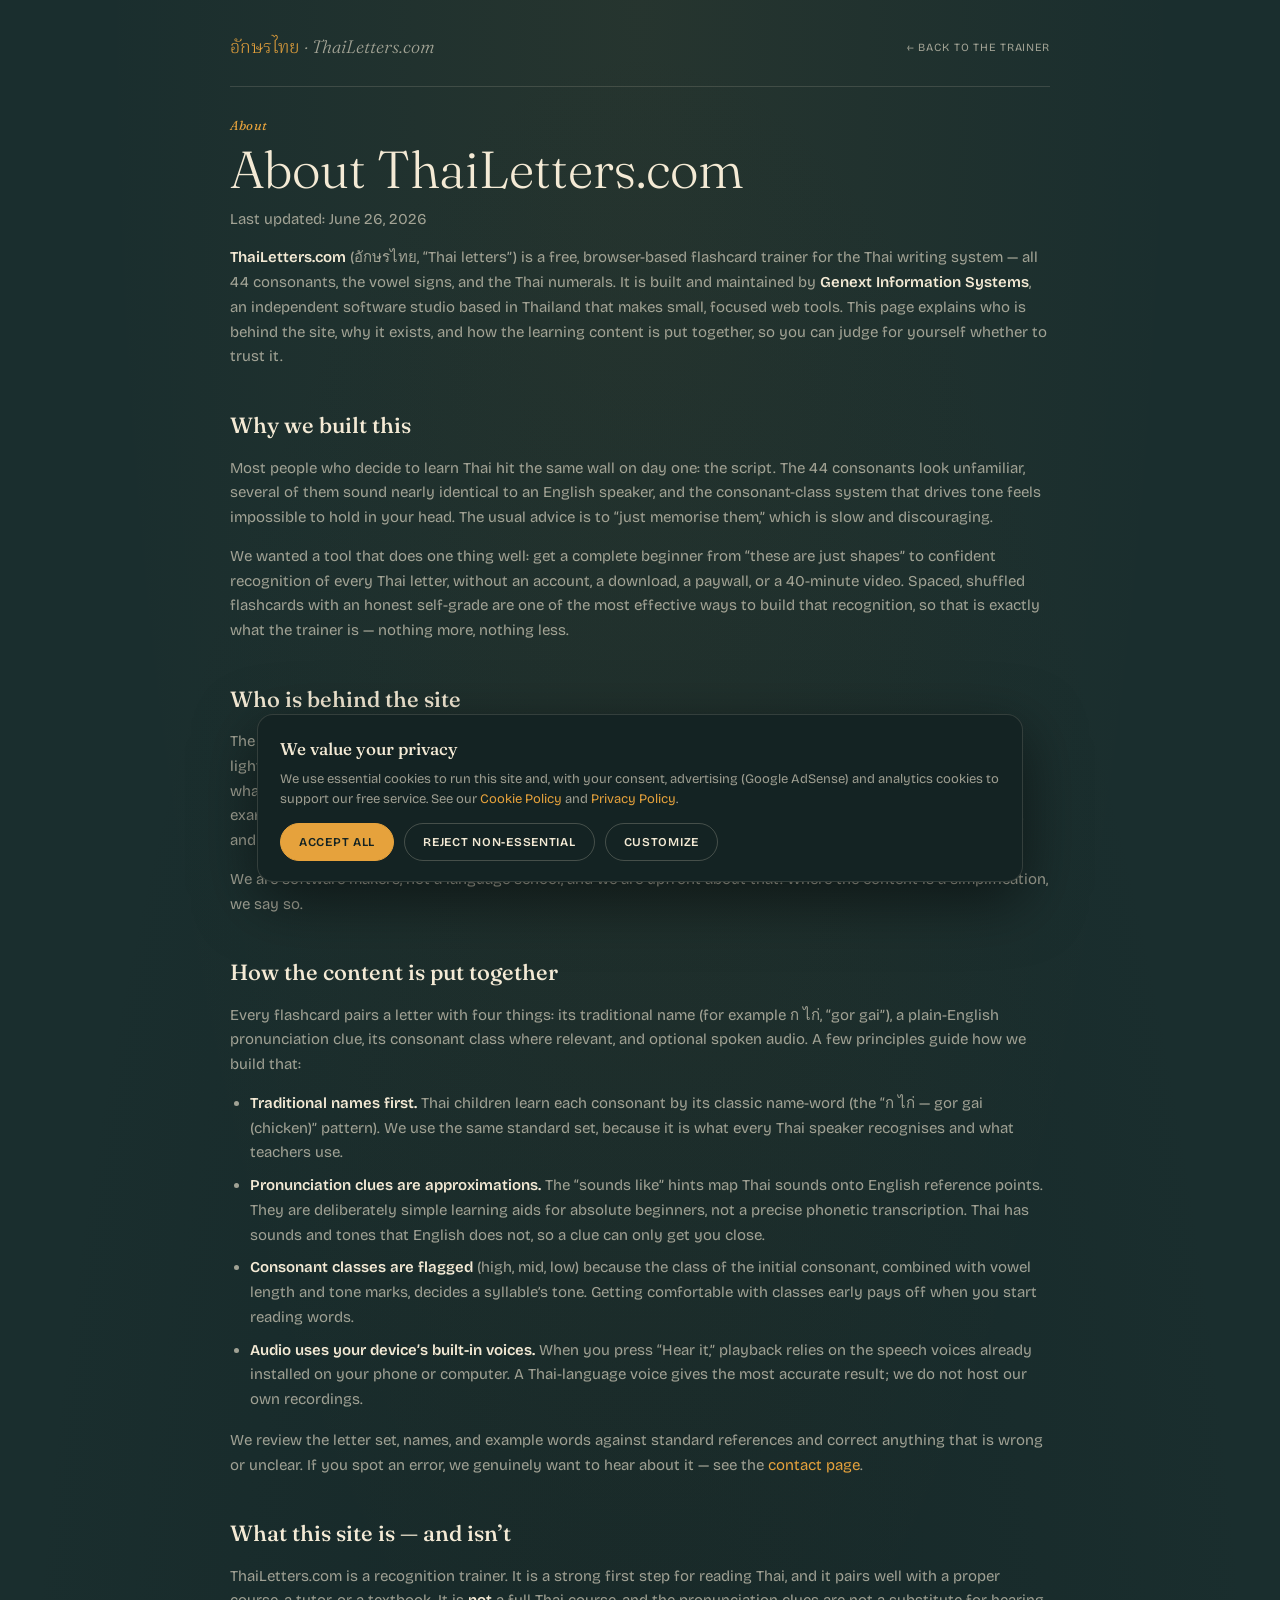
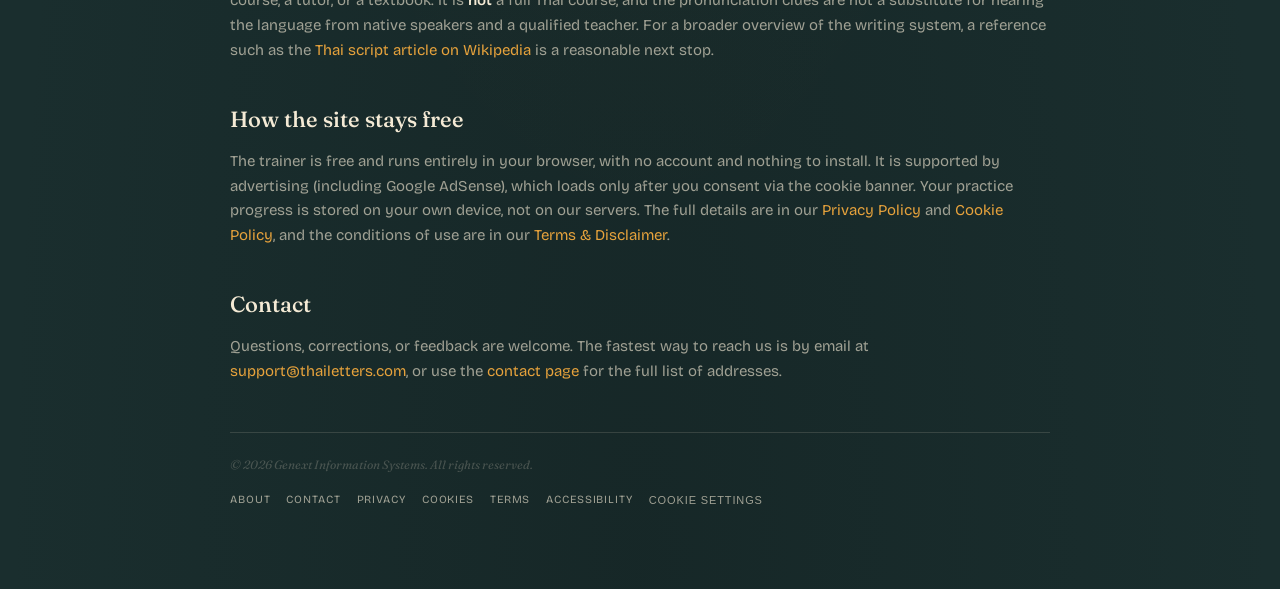
==== about.html @ f6425c84 "Initial commit: Thai Letters site (HTML, CSS, assets)" ====
<!DOCTYPE html>
<html lang="en">
<head>
<script async src="https://pagead2.googlesyndication.com/pagead/js/adsbygoogle.js?client=ca-pub-2738929737632064"
     crossorigin="anonymous"></script>
<meta charset="UTF-8">
<meta name="viewport" content="width=device-width, initial-scale=1.0">
<title>About ThaiLetters.com — Who Makes the Free Thai Alphabet Trainer</title>
<meta name="description" content="About ThaiLetters.com: who builds the free Thai alphabet flashcard trainer, why it exists, how the pronunciation content is put together, and how to reach us.">
<link rel="canonical" href="https://thailetters.com/about.html">
<meta name="robots" content="index, follow, max-image-preview:large">
<meta name="author" content="Genext Information Systems">
<meta name="theme-color" content="#1a2e2e">
<meta property="og:type" content="website">
<meta property="og:site_name" content="ThaiLetters.com">
<meta property="og:title" content="About ThaiLetters.com — Who Makes the Free Thai Alphabet Trainer">
<meta property="og:description" content="Who builds ThaiLetters.com, why it exists, and how the Thai pronunciation content is put together.">
<meta property="og:url" content="https://thailetters.com/about.html">
<meta property="og:image" content="https://thailetters.com/og-image.png">
<meta property="og:image:width" content="1200">
<meta property="og:image:height" content="630">
<meta property="og:locale" content="en_US">
<meta name="twitter:card" content="summary_large_image">
<meta name="twitter:title" content="About ThaiLetters.com — Who Makes the Free Thai Alphabet Trainer">
<meta name="twitter:description" content="Who builds ThaiLetters.com, why it exists, and how the Thai pronunciation content is put together.">
<meta name="twitter:image" content="https://thailetters.com/og-image.png">
<link rel="icon" href="favicon.svg" type="image/svg+xml">
<link rel="apple-touch-icon" href="apple-touch-icon.png">
<link rel="preconnect" href="https://fonts.googleapis.com">
<link rel="preconnect" href="https://fonts.gstatic.com" crossorigin>
<link href="https://fonts.googleapis.com/css2?family=Noto+Serif+Thai:wght@400;500&family=Fraunces:ital,opsz,wght@0,9..144,300;0,9..144,500;1,9..144,400&family=Bricolage+Grotesque:wght@400;500;600&display=swap" rel="stylesheet">
<link rel="stylesheet" href="site.css">
<script type="application/ld+json">
{
  "@context": "https://schema.org",
  "@graph": [
    {
      "@type": "AboutPage",
      "@id": "https://thailetters.com/about.html#webpage",
      "url": "https://thailetters.com/about.html",
      "name": "About ThaiLetters.com",
      "inLanguage": "en",
      "isPartOf": { "@type": "WebSite", "@id": "https://thailetters.com/#website", "name": "ThaiLetters.com" },
      "publisher": { "@type": "Organization", "name": "Genext Information Systems", "url": "https://thailetters.com/" },
      "dateModified": "2026-06-26"
    },
    {
      "@type": "BreadcrumbList",
      "itemListElement": [
        { "@type": "ListItem", "position": 1, "name": "Home", "item": "https://thailetters.com/" },
        { "@type": "ListItem", "position": 2, "name": "About", "item": "https://thailetters.com/about.html" }
      ]
    }
  ]
}
</script>
</head>
<body class="doc">
<a class="skip-link" href="#main">Skip to main content</a>
<div class="doc-wrap">
  <header class="doc-top">
    <a class="brand" href="index.html"><span class="thai-label">อักษรไทย</span> · ThaiLetters.com</a>
    <a class="back" href="index.html">&larr; Back to the trainer</a>
  </header>

  <main id="main">
    <div class="eyebrow">About</div>
    <h1>About ThaiLetters.com</h1>
    <p class="doc-meta">Last updated: June 26, 2026</p>

    <p><strong>ThaiLetters.com</strong> (<span lang="th">อักษรไทย</span>, &ldquo;Thai letters&rdquo;) is a free, browser-based flashcard trainer for the Thai writing system &mdash; all 44 consonants, the vowel signs, and the Thai numerals. It is built and maintained by <strong>Genext Information Systems</strong>, an independent software studio based in Thailand that makes small, focused web tools. This page explains who is behind the site, why it exists, and how the learning content is put together, so you can judge for yourself whether to trust it.</p>

    <h2>Why we built this</h2>
    <p>Most people who decide to learn Thai hit the same wall on day one: the script. The 44 consonants look unfamiliar, several of them sound nearly identical to an English speaker, and the consonant-class system that drives tone feels impossible to hold in your head. The usual advice is to &ldquo;just memorise them,&rdquo; which is slow and discouraging.</p>
    <p>We wanted a tool that does one thing well: get a complete beginner from &ldquo;these are just shapes&rdquo; to confident recognition of every Thai letter, without an account, a download, a paywall, or a 40-minute video. Spaced, shuffled flashcards with an honest self-grade are one of the most effective ways to build that recognition, so that is exactly what the trainer is &mdash; nothing more, nothing less.</p>

    <h2>Who is behind the site</h2>
    <p>The site is operated by <strong>Genext Information Systems</strong>, a small independent developer based in Thailand. We build lightweight reference and learning tools, and we use the Thai language and writing system in daily life &mdash; which is what prompted this project in the first place. That day-to-day, on-the-ground familiarity is why the letter names, example words, and &ldquo;sounds like&rdquo; clues are chosen the way they are: to match how the letters are actually taught and used, not just how a textbook lists them.</p>
    <p>We are software makers, not a language school, and we are upfront about that. Where the content is a simplification, we say so.</p>

    <h2>How the content is put together</h2>
    <p>Every flashcard pairs a letter with four things: its traditional name (for example <span lang="th">ก ไก่</span>, &ldquo;gor gai&rdquo;), a plain-English pronunciation clue, its consonant class where relevant, and optional spoken audio. A few principles guide how we build that:</p>
    <ul>
      <li><strong>Traditional names first.</strong> Thai children learn each consonant by its classic name-word (the &ldquo;<span lang="th">ก ไก่</span> &mdash; gor gai (chicken)&rdquo; pattern). We use the same standard set, because it is what every Thai speaker recognises and what teachers use.</li>
      <li><strong>Pronunciation clues are approximations.</strong> The &ldquo;sounds like&rdquo; hints map Thai sounds onto English reference points. They are deliberately simple learning aids for absolute beginners, not a precise phonetic transcription. Thai has sounds and tones that English does not, so a clue can only get you close.</li>
      <li><strong>Consonant classes are flagged</strong> (high, mid, low) because the class of the initial consonant, combined with vowel length and tone marks, decides a syllable&rsquo;s tone. Getting comfortable with classes early pays off when you start reading words.</li>
      <li><strong>Audio uses your device&rsquo;s built-in voices.</strong> When you press &ldquo;Hear it,&rdquo; playback relies on the speech voices already installed on your phone or computer. A Thai-language voice gives the most accurate result; we do not host our own recordings.</li>
    </ul>
    <p>We review the letter set, names, and example words against standard references and correct anything that is wrong or unclear. If you spot an error, we genuinely want to hear about it &mdash; see the <a href="contact.html">contact page</a>.</p>

    <h2>What this site is &mdash; and isn&rsquo;t</h2>
    <p>ThaiLetters.com is a recognition trainer. It is a strong first step for reading Thai, and it pairs well with a proper course, a tutor, or a textbook. It is <strong>not</strong> a full Thai course, and the pronunciation clues are not a substitute for hearing the language from native speakers and a qualified teacher. For a broader overview of the writing system, a reference such as the <a href="https://en.wikipedia.org/wiki/Thai_script" rel="noopener" target="_blank">Thai script article on Wikipedia</a> is a reasonable next stop.</p>

    <h2>How the site stays free</h2>
    <p>The trainer is free and runs entirely in your browser, with no account and nothing to install. It is supported by advertising (including Google AdSense), which loads only after you consent via the cookie banner. Your practice progress is stored on your own device, not on our servers. The full details are in our <a href="privacy.html">Privacy Policy</a> and <a href="cookie-policy.html">Cookie Policy</a>, and the conditions of use are in our <a href="terms.html">Terms &amp; Disclaimer</a>.</p>

    <h2>Contact</h2>
    <p>Questions, corrections, or feedback are welcome. The fastest way to reach us is by email at <a href="mailto:support@thailetters.com">support@thailetters.com</a>, or use the <a href="contact.html">contact page</a> for the full list of addresses.</p>
  </main>

  <footer class="doc-foot">
    <div class="sf-copy">&copy; 2026 Genext Information Systems. All rights reserved.</div>
    <nav aria-label="Site and legal links">
      <a href="about.html">About</a>
      <a href="contact.html">Contact</a>
      <a href="privacy.html">Privacy</a>
      <a href="cookie-policy.html">Cookies</a>
      <a href="terms.html">Terms</a>
      <a href="accessibility.html">Accessibility</a>
      <button type="button" class="sf-link-btn" data-cookie-settings>Cookie settings</button>
    </nav>
  </footer>
</div>
<script src="cookie-consent.js" defer></script>
</body>
</html>
---- site.css ----
/* ============================================================
   ThaiLetters.com — shared site styles
   Footer, cookie-consent UI, and legal/document pages.
   ============================================================ */

:root {
  --bg: #1a2e2e;
  --bg-deeper: #142323;
  --ink: #f4ead5;
  --ink-dim: rgba(244, 234, 213, 0.62);
  --ink-faint: rgba(244, 234, 213, 0.22);
  --accent: #e6a23c;
  --line: rgba(244, 234, 213, 0.14);
  --thai-font: 'Noto Serif Thai', serif;
}

/* ---------- Site footer (on the trainer) ---------- */
.site-footer {
  display: flex;
  align-items: center;
  justify-content: space-between;
  gap: 16px;
  flex-wrap: wrap;
  padding-top: 12px;
  border-top: 1px solid var(--line);
  font-family: 'Bricolage Grotesque', system-ui, sans-serif;
}
.site-footer .sf-copy {
  font-family: 'Fraunces', serif;
  font-style: italic;
  font-size: 12px;
  color: var(--ink-faint);
}
.site-footer .sf-links {
  display: flex;
  align-items: center;
  gap: 18px;
  flex-wrap: wrap;
}
.site-footer .sf-links a,
.site-footer .sf-link-btn {
  font-family: inherit;
  font-size: 11px;
  letter-spacing: 0.08em;
  text-transform: uppercase;
  color: var(--ink-dim);
  text-decoration: none;
  background: none;
  border: none;
  padding: 0;
  cursor: pointer;
  transition: color 0.2s ease;
}
.site-footer .sf-links a:hover,
.site-footer .sf-link-btn:hover { color: var(--accent); }
.site-footer .sf-link-btn:focus-visible,
.site-footer .sf-links a:focus-visible { outline: 2px solid var(--accent); outline-offset: 3px; border-radius: 3px; }

@media (max-width: 760px) {
  .site-footer { flex-direction: column; align-items: flex-start; gap: 10px; }
  .site-footer .sf-links { gap: 14px; }
}

/* ---------- Cookie consent banner ---------- */
.cc-banner {
  position: fixed;
  z-index: 1000;
  left: 50%;
  bottom: 18px;
  transform: translateX(-50%);
  width: min(720px, calc(100vw - 32px));
  background: var(--bg-deeper);
  border: 1px solid var(--line);
  border-radius: 16px;
  box-shadow: 0 18px 60px rgba(0, 0, 0, 0.5);
  padding: 20px 22px;
  color: var(--ink);
  font-family: 'Bricolage Grotesque', system-ui, sans-serif;
}
.cc-banner h2 {
  font-family: 'Fraunces', serif;
  font-weight: 500;
  font-size: 17px;
  margin: 0 0 6px;
  color: var(--ink);
}
.cc-banner p {
  font-size: 13px;
  line-height: 1.55;
  color: var(--ink-dim);
  margin: 0 0 14px;
}
.cc-banner p a { color: var(--accent); text-decoration: none; }
.cc-banner p a:hover { text-decoration: underline; }
.cc-actions { display: flex; gap: 10px; flex-wrap: wrap; }

.cc-btn {
  font-family: inherit;
  font-size: 12px;
  font-weight: 600;
  letter-spacing: 0.06em;
  text-transform: uppercase;
  padding: 11px 18px;
  border-radius: 999px;
  border: 1px solid var(--ink-faint);
  background: transparent;
  color: var(--ink);
  cursor: pointer;
  transition: background 0.18s ease, border-color 0.18s ease, color 0.18s ease, filter 0.18s ease;
}
.cc-btn:hover { border-color: var(--accent); color: var(--accent); }
.cc-btn.primary { background: var(--accent); border-color: var(--accent); color: var(--bg-deeper); }
.cc-btn.primary:hover { filter: brightness(1.08); color: var(--bg-deeper); }
.cc-btn:focus-visible { outline: 2px solid var(--accent); outline-offset: 2px; }

/* ---------- Cookie settings modal ---------- */
.cc-modal {
  position: fixed;
  inset: 0;
  z-index: 1001;
  display: none;
  place-items: center;
  background: rgba(10, 18, 18, 0.72);
  backdrop-filter: blur(6px);
  padding: 18px;
}
.cc-modal.open { display: grid; }
.cc-modal-card {
  width: min(560px, 100%);
  max-height: 88vh;
  overflow-y: auto;
  background: var(--bg-deeper);
  border: 1px solid var(--line);
  border-radius: 18px;
  padding: 26px;
  color: var(--ink);
  font-family: 'Bricolage Grotesque', system-ui, sans-serif;
}
.cc-modal-card h2 {
  font-family: 'Fraunces', serif;
  font-weight: 500;
  font-size: 22px;
  margin: 0 0 6px;
}
.cc-modal-card > p {
  font-size: 13px;
  color: var(--ink-dim);
  line-height: 1.55;
  margin: 0 0 18px;
}
.cc-cat {
  display: flex;
  align-items: flex-start;
  justify-content: space-between;
  gap: 16px;
  padding: 14px 0;
  border-top: 1px solid var(--line);
}
.cc-cat:last-of-type { border-bottom: 1px solid var(--line); margin-bottom: 18px; }
.cc-cat-text strong { display: block; font-size: 14px; margin-bottom: 3px; }
.cc-cat-text span { font-size: 12px; color: var(--ink-dim); line-height: 1.5; }

/* toggle switch */
.cc-switch { position: relative; flex: none; width: 46px; height: 26px; }
.cc-switch input { position: absolute; opacity: 0; width: 100%; height: 100%; margin: 0; cursor: pointer; }
.cc-track {
  position: absolute; inset: 0;
  background: rgba(0,0,0,0.35);
  border: 1px solid var(--ink-faint);
  border-radius: 999px;
  transition: background 0.18s ease, border-color 0.18s ease;
}
.cc-track::after {
  content: "";
  position: absolute; top: 3px; left: 3px;
  width: 18px; height: 18px;
  border-radius: 50%;
  background: var(--ink-dim);
  transition: transform 0.18s ease, background 0.18s ease;
}
.cc-switch input:checked + .cc-track { background: rgba(230,162,60,0.3); border-color: var(--accent); }
.cc-switch input:checked + .cc-track::after { transform: translateX(20px); background: var(--accent); }
.cc-switch input:disabled + .cc-track { opacity: 0.6; }
.cc-switch input:focus-visible + .cc-track { outline: 2px solid var(--accent); outline-offset: 2px; }
.cc-modal-actions { display: flex; gap: 10px; flex-wrap: wrap; justify-content: flex-end; }

/* ============================================================
   Legal / document pages
   ============================================================ */
body.doc {
  background: var(--bg);
  background-image:
    radial-gradient(ellipse at top, rgba(230, 162, 60, 0.06), transparent 60%),
    radial-gradient(ellipse at bottom, rgba(20, 35, 35, 0.6), transparent 70%);
  color: var(--ink);
  font-family: 'Bricolage Grotesque', system-ui, sans-serif;
  margin: 0;
  min-height: 100vh;
  line-height: 1.65;
}
.skip-link {
  position: absolute; left: -999px; top: 0;
  background: var(--accent); color: var(--bg-deeper);
  padding: 10px 16px; border-radius: 0 0 8px 0;
  font-size: 13px; font-weight: 600; z-index: 50;
}
.skip-link:focus { left: 0; }

.doc-wrap { max-width: 820px; margin: 0 auto; padding: 32px 24px 80px; }

.doc-top {
  display: flex; align-items: center; justify-content: space-between;
  gap: 16px; flex-wrap: wrap;
  padding-bottom: 22px; margin-bottom: 28px;
  border-bottom: 1px solid var(--line);
}
.doc-top .brand {
  font-family: 'Fraunces', serif; font-style: italic; font-weight: 300;
  font-size: 18px; color: var(--ink-dim); text-decoration: none;
}
.doc-top .brand .thai-label { font-family: var(--thai-font); font-style: normal; color: var(--accent); }
.doc-top .back {
  font-size: 11px; letter-spacing: 0.08em; text-transform: uppercase;
  color: var(--ink-dim); text-decoration: none;
}
.doc-top .back:hover { color: var(--accent); }

.eyebrow {
  font-family: 'Fraunces', serif; font-style: italic;
  font-size: 13px; color: var(--accent); letter-spacing: 0.04em;
  margin-bottom: 6px;
}
.doc-wrap h1 {
  font-family: 'Fraunces', serif; font-weight: 300;
  font-size: clamp(34px, 5vw, 52px); line-height: 1.05;
  margin: 0 0 10px;
}
.doc-meta { font-size: 13px; color: var(--ink-faint); margin-bottom: 30px; }

.doc-wrap h2 {
  font-family: 'Fraunces', serif; font-weight: 500;
  font-size: 22px; margin: 38px 0 12px; color: var(--ink);
}
.doc-wrap h3 {
  font-family: 'Bricolage Grotesque', sans-serif; font-weight: 600;
  font-size: 15px; letter-spacing: 0.02em; margin: 22px 0 8px; color: var(--ink);
}
.doc-wrap p, .doc-wrap li { font-size: 15px; color: var(--ink-dim); }
.doc-wrap p { margin: 0 0 14px; }
.doc-wrap ul { margin: 0 0 16px; padding-left: 20px; }
.doc-wrap li { margin-bottom: 8px; }
.doc-wrap strong { color: var(--ink); font-weight: 600; }
.doc-wrap a { color: var(--accent); text-decoration: none; }
.doc-wrap a:hover { text-decoration: underline; }

.doc-wrap table {
  width: 100%; border-collapse: collapse; margin: 8px 0 22px; font-size: 14px;
}
.doc-wrap th, .doc-wrap td {
  text-align: left; padding: 10px 12px; border: 1px solid var(--line);
  vertical-align: top; color: var(--ink-dim);
}
.doc-wrap th { background: rgba(0,0,0,0.18); color: var(--ink); font-weight: 600; }

.doc-foot {
  margin-top: 48px; padding-top: 22px; border-top: 1px solid var(--line);
  display: flex; align-items: center; justify-content: space-between;
  gap: 16px; flex-wrap: wrap;
}
.doc-foot .sf-copy { font-family: 'Fraunces', serif; font-style: italic; font-size: 12px; color: var(--ink-faint); }
.doc-foot nav { display: flex; gap: 16px; flex-wrap: wrap; }
.doc-foot a, .doc-foot .sf-link-btn {
  font-size: 11px; letter-spacing: 0.08em; text-transform: uppercase;
  color: var(--ink-dim); text-decoration: none;
  background: none; border: none; padding: 0; cursor: pointer;
}
.doc-foot a:hover, .doc-foot .sf-link-btn:hover { color: var(--accent); }

@media (prefers-reduced-motion: reduce) {
  .cc-track::after, .cc-btn, .cc-switch input + .cc-track { transition: none; }
}
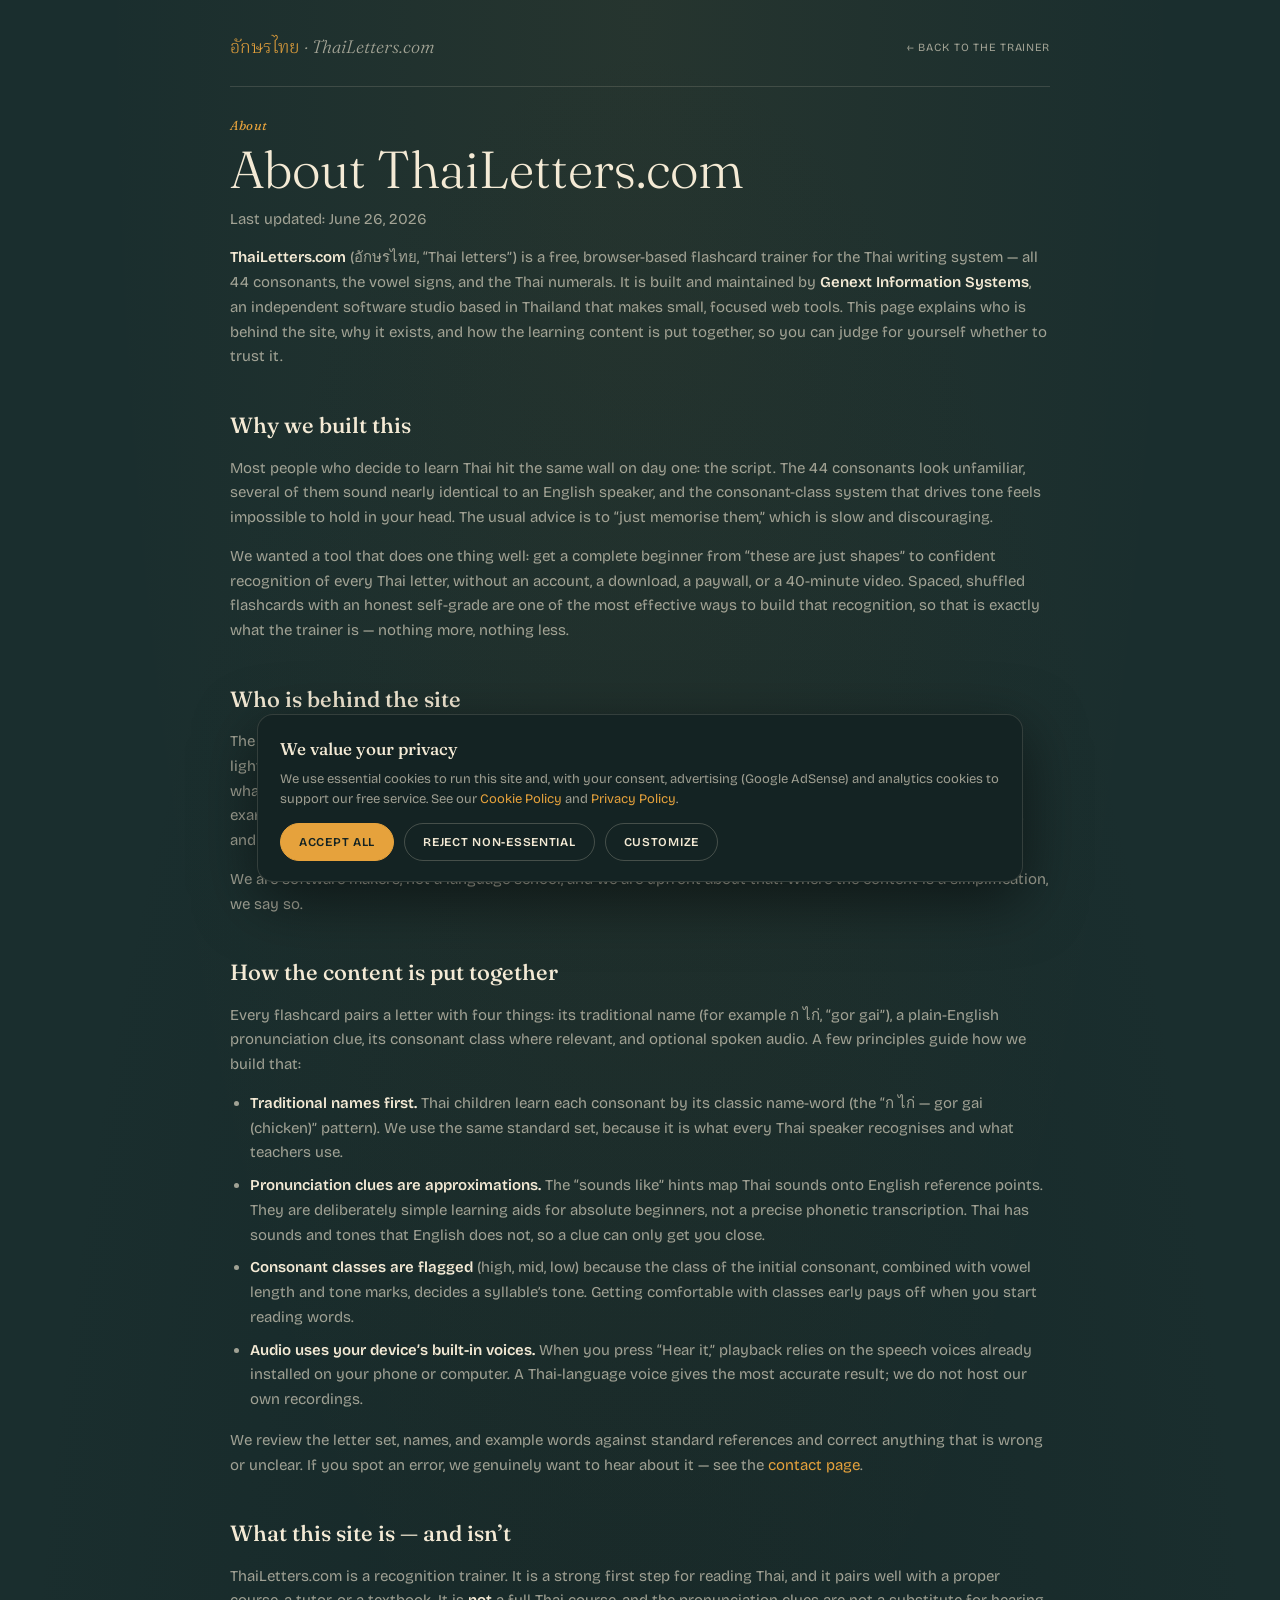
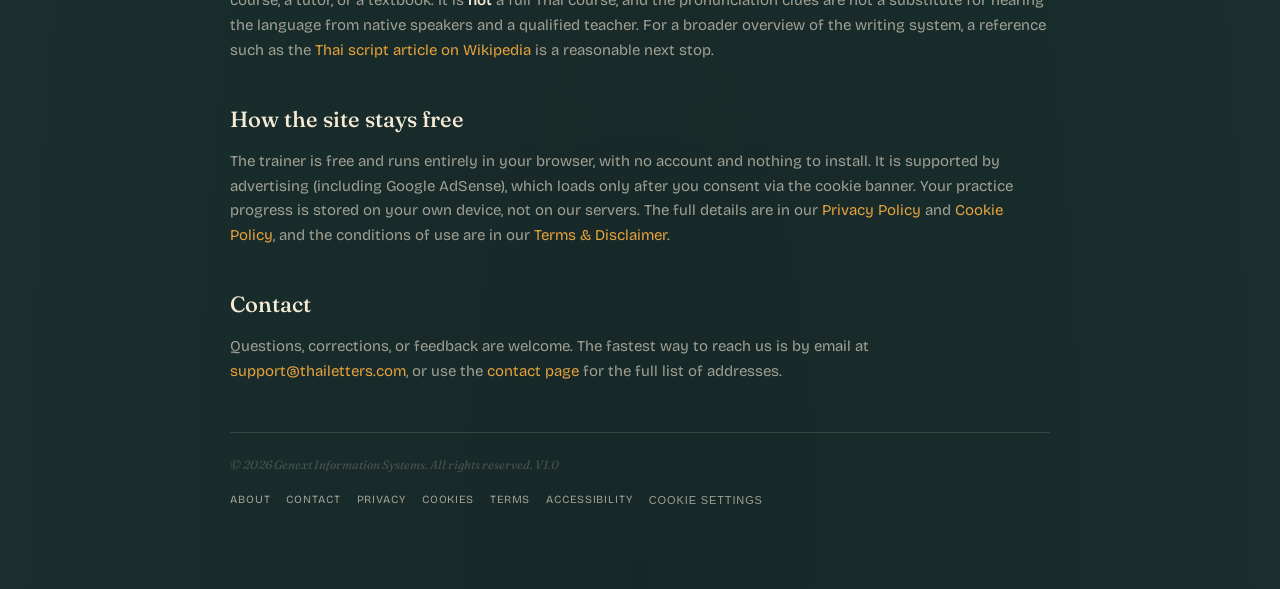
==== commit 2d8d620d: "Add version V1.0 to site footer" ====
--- a/about.html
+++ b/about.html
@@ -99,7 +99,7 @@
   </main>
 
   <footer class="doc-foot">
-    <div class="sf-copy">&copy; 2026 Genext Information Systems. All rights reserved.</div>
+    <div class="sf-copy">&copy; 2026 Genext Information Systems. All rights reserved. V1.0</div>
     <nav aria-label="Site and legal links">
       <a href="about.html">About</a>
       <a href="contact.html">Contact</a>
